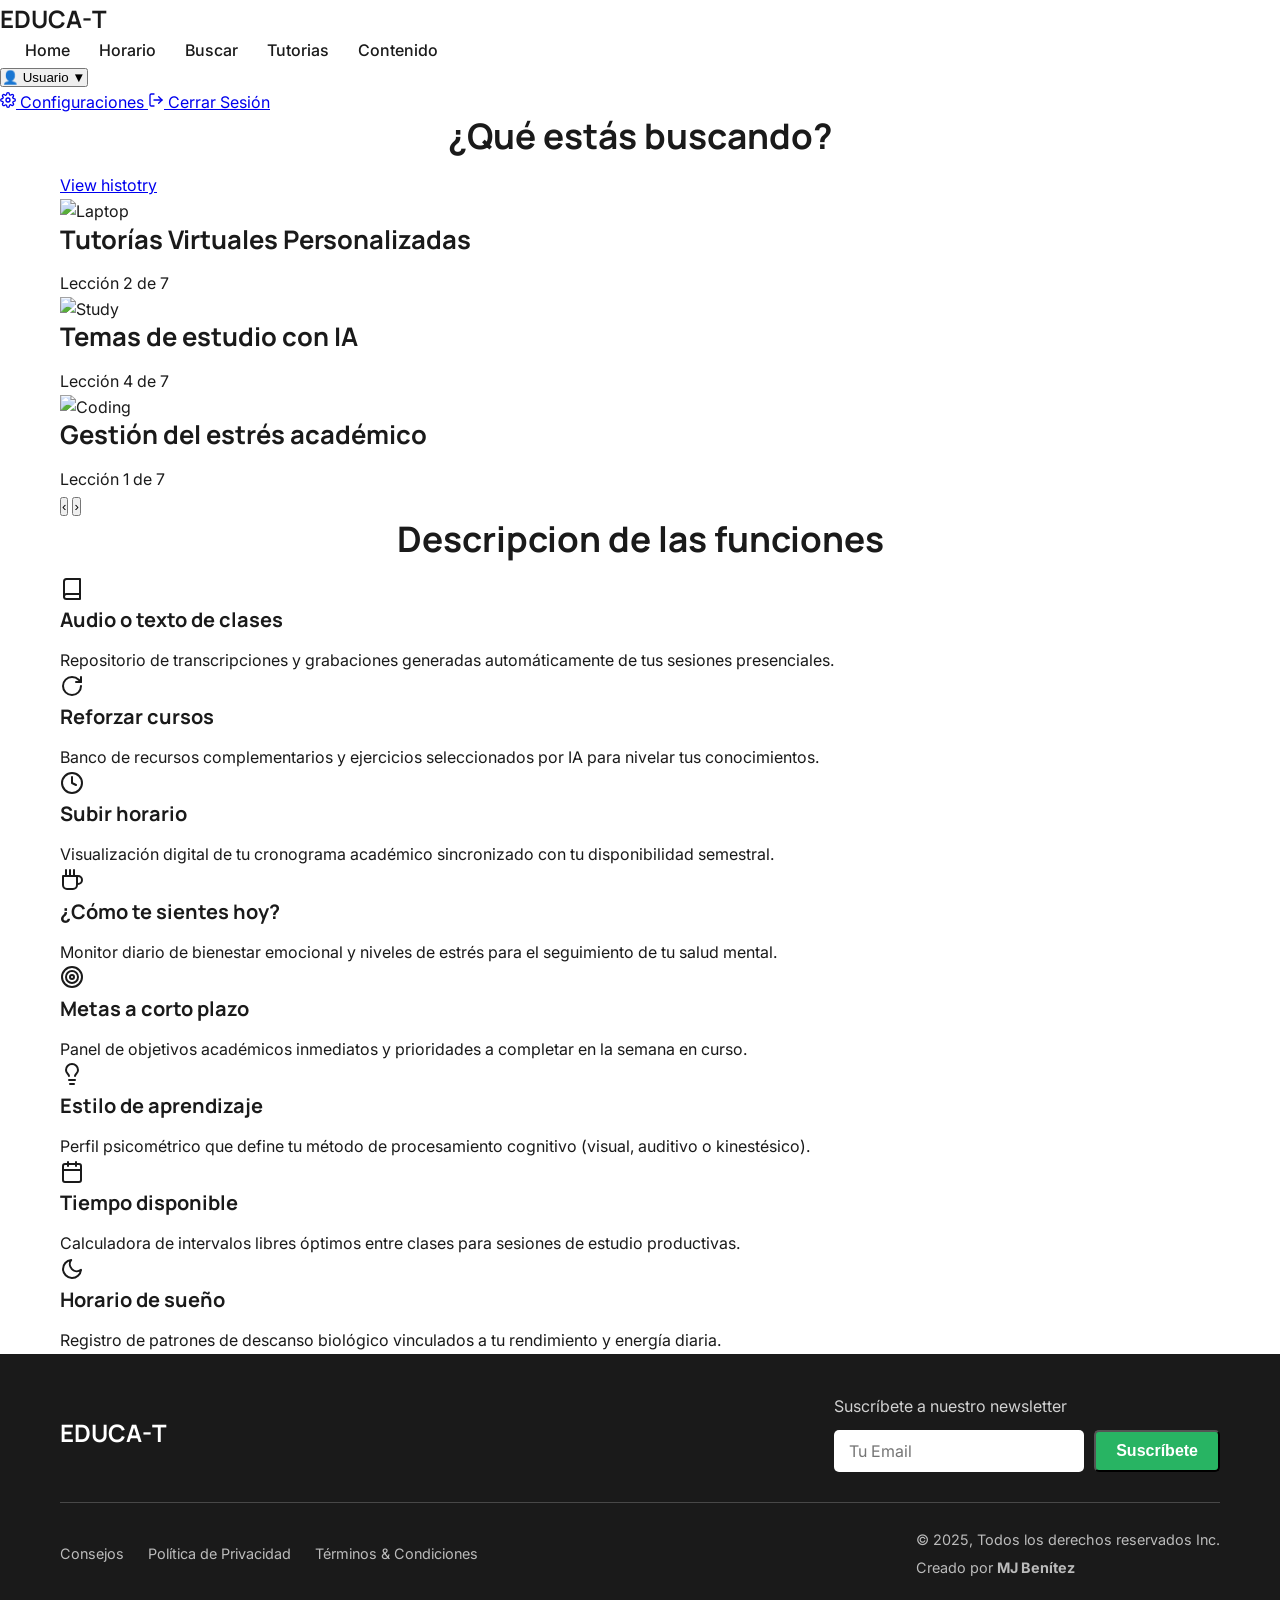
==== Inicio.html @ feb24547 "Add files via upload" ====
<!DOCTYPE html>
<html lang="es">
<head>
    <meta charset="UTF-8">
    <meta name="viewport" content="width=device-width, initial-scale=1.0">
    <title>EDUCA-T - Plataforma Educativa</title>
    <link rel="stylesheet" href="style.css">
    <link rel="preconnect" href="https://fonts.googleapis.com">
    <link rel="preconnect" href="https://fonts.gstatic.com" crossorigin>
    <link href="https://fonts.googleapis.com/css2?family=Manrope:wght@400;500;700;800&family=Inter:wght@400;500;600;700&display=swap" rel="stylesheet">  
</head>
<body>
    <!-- Header / Navbar -->
    <header class="header">
        <div class="footer-logo">EDUCA-T</div>
        </div>

        <nav class="nav-links">
            <a href="#">Home</a>
            <a href="horario.html">Horario</a>
            <a href="#">Buscar</a>
            <a href="#">Tutorias</a>
            <a href="#">Contenido</a>
        </nav>

        <div class="user-menu">
            <button class="user-btn" id="userBtn">
                <span class="user-icon">👤</span>
                Usuario
                <span class="arrow">▼</span>
            </button>

            <div class="user-dropdown" id="userDropdown">
                <a href="perfil.html" class="dropdown-item">
                    <svg xmlns="http://www.w3.org/2000/svg" width="16" height="16" viewBox="0 0 24 24" fill="none" stroke="currentColor" stroke-width="2" stroke-linecap="round" stroke-linejoin="round"><circle cx="12" cy="12" r="3"></circle><path d="M19.4 15a1.65 1.65 0 0 0 .33 1.82l.06.06a2 2 0 0 1 0 2.83 2 2 0 0 1-2.83 0l-.06-.06a1.65 1.65 0 0 0-1.82-.33 1.65 1.65 0 0 0-1 1.51V21a2 2 0 0 1-2 2 2 2 0 0 1-2-2v-.09A1.65 1.65 0 0 0 9 19.4a1.65 1.65 0 0 0-1.82.33l-.06.06a2 2 0 0 1-2.83 0 2 2 0 0 1 0-2.83l.06-.06a1.65 1.65 0 0 0 .33-1.82 1.65 1.65 0 0 0-1.51-1H3a2 2 0 0 1-2-2 2 2 0 0 1 2-2h.09A1.65 1.65 0 0 0 4.6 9a1.65 1.65 0 0 0-.33-1.82l-.06-.06a2 2 0 0 1 0-2.83 2 2 0 0 1 2.83 0l.06.06a1.65 1.65 0 0 0 1.82.33H9a1.65 1.65 0 0 0 1-1.51V3a2 2 0 0 1 2-2 2 2 0 0 1 2 2v.09a1.65 1.65 0 0 0 1 1.51 1.65 1.65 0 0 0 1.82-.33l.06-.06a2 2 0 0 1 2.83 0 2 2 0 0 1 0 2.83l-.06.06a1.65 1.65 0 0 0-.33 1.82V9a1.65 1.65 0 0 0 1.51 1H21a2 2 0 0 1 2 2 2 2 0 0 1-2 2h-.09a1.65 1.65 0 0 0-1.51 1z"></path></svg>
                    Configuraciones
                </a>
                
                <a href="#" class="dropdown-item logout">
                    <svg xmlns="http://www.w3.org/2000/svg" width="16" height="16" viewBox="0 0 24 24" fill="none" stroke="currentColor" stroke-width="2" stroke-linecap="round" stroke-linejoin="round"><path d="M9 21H5a2 2 0 0 1-2-2V5a2 2 0 0 1 2-2h4"></path><polyline points="16 17 21 12 16 7"></polyline><line x1="21" y1="12" x2="9" y2="12"></line></svg>
                    Cerrar Sesión
                </a>
            </div>
        </div>
    </header>

    <!-- Main Content -->
    <main>
        <!-- Search Section con fondo azul mejorado -->
        <section class="section-busqueda" id="buscar">
            <div class="zona-azul">
                <div class="container">
                    <div class="section-header">
                        <h2>¿Qué estás buscando?</h2>
                        <a href="#" class="view-history">View histotry</a>
                    </div>
                    
                    <div class="cards-slider-wrapper">
                        <div class="cards-container">
                            <div class="course-card">
                                <img src="https://images.unsplash.com/photo-1484480974693-6ca0a78fb36b?w=400&h=200&fit=crop" alt="Laptop">
                                <div class="card-content">
                                    <h3>Tutorías Virtuales Personalizadas</h3>
                                    <div class="progress-bar">
                                        <div class="progress-fill" style="width: 70%"></div>
                                    </div>
                                    <p class="progress-text">Lección 2 de 7</p>
                                </div>
                            </div>

                            <div class="course-card">
                                <img src="https://images.unsplash.com/photo-1522202176988-66273c2fd55f?w=400&h=200&fit=crop" alt="Study">
                                <div class="card-content">
                                    <h3>Temas de estudio con IA</h3>
                                    <div class="progress-bar">
                                        <div class="progress-fill" style="width: 40%"></div>
                                    </div>
                                    <p class="progress-text">Lección 4 de 7</p>
                                </div>
                            </div>

                            <div class="course-card">
                                <img src="https://images.unsplash.com/photo-1461749280684-dccba630e2f6?w=400&h=200&fit=crop" alt="Coding">
                                <div class="card-content">
                                    <h3>Gestión del estrés académico</h3>
                                    <div class="progress-bar">
                                        <div class="progress-fill" style="width: 55%"></div>
                                    </div>
                                    <p class="progress-text">Lección 1 de 7</p>
                                </div>
                            </div>
                        </div>

                        <div class="navigation-buttons">
                            <button class="nav-btn" id="prevBtn">‹</button>
                            <button class="nav-btn active" id="nextBtn">›</button>
                        </div>
                    </div>
                </div>
            </div>
        </section>
        
        <!-- Archives Section -->
<section class="section-archivos" id="archivos">
            <div class="container">
                <h2>Descripcion de las funciones</h2>
                
                <div class="archive-grid">
                    <div class="archive-card">
                        <div class="icon-box icon-cyan">
                            <svg xmlns="http://www.w3.org/2000/svg" width="24" height="24" viewBox="0 0 24 24" fill="none" stroke="currentColor" stroke-width="2" stroke-linecap="round" stroke-linejoin="round">
                                <path d="M4 19.5A2.5 2.5 0 0 1 6.5 17H20"></path>
                                <path d="M6.5 2H20v20H6.5A2.5 2.5 0 0 1 4 19.5v-15A2.5 2.5 0 0 1 6.5 2z"></path>
                            </svg>
                        </div>
                        <h4>Audio o texto de clases</h4>
                        <p>Repositorio de transcripciones y grabaciones generadas automáticamente de tus sesiones presenciales.</p>
                    </div>

                    <div class="archive-card">
                        <div class="icon-box icon-purple">
                            <svg xmlns="http://www.w3.org/2000/svg" width="24" height="24" viewBox="0 0 24 24" fill="none" stroke="currentColor" stroke-width="2" stroke-linecap="round" stroke-linejoin="round">
                                <path d="M21 12a9 9 0 1 1-9-9c2.52 0 4.93 1 6.74 2.74L21 8"></path>
                                <path d="M21 3v5h-5"></path>
                            </svg>
                        </div>
                        <h4>Reforzar cursos</h4>
                        <p>Banco de recursos complementarios y ejercicios seleccionados por IA para nivelar tus conocimientos.</p>
                    </div>

                    <div class="archive-card">
                        <div class="icon-box icon-blue">
                            <svg xmlns="http://www.w3.org/2000/svg" width="24" height="24" viewBox="0 0 24 24" fill="none" stroke="currentColor" stroke-width="2" stroke-linecap="round" stroke-linejoin="round">
                                <circle cx="12" cy="12" r="10"></circle>
                                <polyline points="12 6 12 12 16 14"></polyline>
                            </svg>
                        </div>
                        <h4>Subir horario</h4>
                        <p>Visualización digital de tu cronograma académico sincronizado con tu disponibilidad semestral.</p>
                    </div>

                    <div class="archive-card">
                        <div class="icon-box icon-cyan">
                            <svg xmlns="http://www.w3.org/2000/svg" width="24" height="24" viewBox="0 0 24 24" fill="none" stroke="currentColor" stroke-width="2" stroke-linecap="round" stroke-linejoin="round">
                                <path d="M17 8h1a4 4 0 1 1 0 8h-1"></path>
                                <path d="M3 8h14v9a4 4 0 0 1-4 4H7a4 4 0 0 1-4-4Z"></path>
                                <line x1="6" y1="2" x2="6" y2="8"></line>
                                <line x1="10" y1="2" x2="10" y2="8"></line>
                                <line x1="14" y1="2" x2="14" y2="8"></line>
                            </svg>
                        </div>
                        <h4>¿Cómo te sientes hoy?</h4>
                        <p>Monitor diario de bienestar emocional y niveles de estrés para el seguimiento de tu salud mental.</p>
                    </div>
                </div>

                <div class="archive-grid">
                    <div class="archive-card">
                        <div class="icon-box icon-yellow">
                            <svg xmlns="http://www.w3.org/2000/svg" width="24" height="24" viewBox="0 0 24 24" fill="none" stroke="currentColor" stroke-width="2" stroke-linecap="round" stroke-linejoin="round">
                                <circle cx="12" cy="12" r="10"></circle>
                                <circle cx="12" cy="12" r="6"></circle>
                                <circle cx="12" cy="12" r="2"></circle>
                            </svg>
                        </div>
                        <h4>Metas a corto plazo</h4>
                        <p>Panel de objetivos académicos inmediatos y prioridades a completar en la semana en curso.</p>
                    </div>

                    <div class="archive-card">
                        <div class="icon-box icon-red">
                            <svg xmlns="http://www.w3.org/2000/svg" width="24" height="24" viewBox="0 0 24 24" fill="none" stroke="currentColor" stroke-width="2" stroke-linecap="round" stroke-linejoin="round">
                                <path d="M15 14c.2-1 .7-1.7 1.5-2.5 1-.9 1.5-2.2 1.5-3.5A6 6 0 0 0 6 8c0 1 .2 2.2 1.5 3.5.7.7 1.3 1.5 1.5 2.5"></path>
                                <path d="M9 18h6"></path>
                                <path d="M10 22h4"></path>
                            </svg>
                        </div>
                        <h4>Estilo de aprendizaje</h4>
                        <p>Perfil psicométrico que define tu método de procesamiento cognitivo (visual, auditivo o kinestésico).</p>
                    </div>

                    <div class="archive-card">
                        <div class="icon-box icon-gray">
                            <svg xmlns="http://www.w3.org/2000/svg" width="24" height="24" viewBox="0 0 24 24" fill="none" stroke="currentColor" stroke-width="2" stroke-linecap="round" stroke-linejoin="round">
                                <rect x="3" y="4" width="18" height="18" rx="2" ry="2"></rect>
                                <line x1="16" y1="2" x2="16" y2="6"></line>
                                <line x1="8" y1="2" x2="8" y2="6"></line>
                                <line x1="3" y1="10" x2="21" y2="10"></line>
                            </svg>
                        </div>
                        <h4>Tiempo disponible</h4>
                        <p>Calculadora de intervalos libres óptimos entre clases para sesiones de estudio productivas.</p>
                    </div>

                    <div class="archive-card">
                        <div class="icon-box icon-cyan">
                            <svg xmlns="http://www.w3.org/2000/svg" width="24" height="24" viewBox="0 0 24 24" fill="none" stroke="currentColor" stroke-width="2" stroke-linecap="round" stroke-linejoin="round">
                                <path d="M21 12.79A9 9 0 1 1 11.21 3 7 7 0 0 0 21 12.79z"></path>
                            </svg>
                        </div>
                        <h4>Horario de sueño</h4>
                        <p>Registro de patrones de descanso biológico vinculados a tu rendimiento y energía diaria.</p>
                    </div>
                </div>
            </div>
        </section>
    </main>

    <!-- Footer -->
    <footer class="footer-oscuro">
        <div class="container">
            <div class="footer-top">
                <div class="footer-logo">EDUCA-T</div>
                
                <div class="newsletter">
                    <p>Suscríbete a nuestro newsletter</p>
                    <form class="newsletter-form" id="newsletterForm">
                        <input type="email" placeholder="Tu Email" required id="emailInput">
                        <button type="submit" class="cta-button signup">Suscríbete</button>
                    </form>
                </div>
            </div>

            <div class="footer-bottom">
                <div class="footer-links">
                    <a href="#">Consejos</a>
                    <a href="#">Política de Privacidad</a>
                    <a href="#">Términos & Condiciones</a>
                </div>

                <div class="copyright">
                    <p>© 2025, Todos los derechos reservados Inc.</p>
                    <p>Creado por <strong>MJ Benítez</strong></p>
                </div>
            </div>
        </div>
    </footer>

    <script src="Inicio.js"></script>
</body>
</html>
---- style.css ----
/* ==================================== */
/* 0. Variables y Reset Básico */
/* ==================================== */

:root {
    /* Colores según tu guía */
    --color-primario: #216FF0;
    --color-primario-suave: #3688FF;
    --color-secundario: #FFFFFF;
    --color-terciario: #1A1A1A;
    --color-realce: #28B463;
    
    /* === CAMBIOS DE ESTILO === */
    --color-fondo-claro: #F9FAFB; /* Un gris muy suave y moderno */
    --color-footer-bg: var(--color-terciario); /* Footer negro elegante */
    --color-border-suave: #E5E7EB; /* Para bordes sutiles */

    /* === CAMBIOS DE FUENTE === */
    --font-principal: 'Manrope', sans-serif; /* Para títulos */
    --font-secundaria: 'Inter', sans-serif;  /* Para texto */
}

* {
    margin: 0;
    padding: 0;
    box-sizing: border-box;
}

html {
    scroll-behavior: smooth; /* Para que los anclajes #faq, etc. sean suaves */
}

body {
    font-family: var(--font-secundaria); /* Fuente principal para el cuerpo */
    line-height: 1.6;
    color: var(--color-terciario);
    background-color: var(--color-secundario);
    -webkit-font-smoothing: antialiased; /* Mejora renderizado de fuentes */
}

.container {
    max-width: 1200px;
    margin: 0 auto;
    padding: 0 20px;
}

/* ==================================== */
/* 1. Tipografía y Encabezados */
/* ==================================== */

h1, h2, h3, h4 {
    font-family: var(--font-principal); /* Fuente Manrope para todos los títulos */
    line-height: 1.2;
    color: var(--color-terciario);
    margin-bottom: 1rem;
}

h1 {
    font-size: 3.2rem;
    color: var(--color-terciario);
}

h2 {
    font-size: 2.2rem;
    text-align: center;
}

h3 {
    font-size: 1.6rem;
}

h4 {
    font-size: 1.25rem;
}

/* ==================================== */
/* 2. Botones CTA */
/* ==================================== */

.cta-button {
    display: inline-block;
    padding: 15px 35px; /* Un poco más de padding horizontal */
    border-radius: 50px; /* === ESTILO "PILL" MODERNO === */
    text-decoration: none;
    font-weight: bold;
    font-size: 1.1rem;
    transition: background-color 0.3s ease, transform 0.2s, filter 0.3s;
    text-align: center;
}

.primary-cta {
    background-color: var(--color-realce);
    color: var(--color-secundario);
    border: 2px solid var(--color-realce);
}

.primary-cta:hover {
    background-color: #249d56;
    transform: translateY(-2px);
    filter: brightness(1.1); /* Efecto hover más sutil */
}

.secondary-cta {
    background-color: var(--color-primario);
    color: var(--color-secundario);
}

.secondary-cta:hover {
    background-color: #1c5ecc;
    transform: translateY(-2px);
    filter: brightness(1.1);
}


/* ==================================== */
/* 3. Navbar */
/* ==================================== */

.navbar {
    display: flex;
    justify-content: space-between;
    align-items: center;
    padding: 20px 0;
}

.logo {
    font-family: var(--font-principal);
    font-size: 1.8rem;
    font-weight: bold;
    color: var(--color-primario);
}

.nav-links a {
    text-decoration: none;
    color: var(--color-terciario);
    margin-left: 25px;
    font-weight: 500;
    transition: color 0.3s;
}

.nav-links a:hover {
    color: var(--color-primario);
}

.hero-section-nuevo .navbar {
    padding: 30px 0 0;
}

.hero-section-nuevo .logo {
    color: var(--color-secundario);
}

.hero-section-nuevo .nav-links a {
    color: var(--color-secundario);
    opacity: 0.8;
}

.hero-section-nuevo .nav-links a:hover {
    opacity: 1;
}

.hero-section-nuevo .cta-nav.login {
    background: none;
    border: 1px solid var(--color-secundario);
    color: var(--color-secundario) !important;
    padding: 8px 15px;
    border-radius: 50px; 
    font-weight: normal;
}

.hero-section-nuevo .cta-nav.signup {
    background-color: var(--color-secundario);
    color: var(--color-primario) !important;
    border: none;
    padding: 8px 15px;
    border-radius: 50px;
    margin-left: 10px;
    font-weight: normal;
}


/* ==================================== */
/* 4. Hero Section */
/* ==================================== */

.hero-section-nuevo {
    background: linear-gradient(135deg, var(--color-primario-suave) 0%, var(--color-primario) 100%);
    color: var(--color-secundario);
    padding-bottom: 0;
    position: relative;
    overflow: hidden;
    min-height: 70vh;
    display: flex;
    flex-direction: column;
}

.hero-main-content {
    display: flex;
    align-items: center;
    justify-content: space-between;
    flex-grow: 1;
    padding: 60px 20px;
}

.hero-text-content {
    flex: 1;
    max-width: 50%;
    padding-right: 40px;
}

.hero-text-content h1 {
    font-size: 3.8rem;
    color: var(--color-secundario);
    margin-bottom: 20px;
}

.hero-text-content p {
    font-size: 1.1rem;
    opacity: 0.9;
    margin-bottom: 30px;
    max-width: 550px; 
}

.hero-actions {
    display: flex;
    align-items: center;
    gap: 20px;
}

.play-button {
    color: var(--color-secundario);
    text-decoration: none;
    display: flex;
    align-items: center;
    font-weight: bold;
}

.play-button .triangle {
    display: inline-flex;
    justify-content: center;
    align-items: center;
    width: 40px;
    height: 40px;
    background-color: var(--color-realce);
    border-radius: 50%;
    margin-right: 10px;
    font-size: 0.8rem;
}

.hero-image-right {
    flex: 1;
    display: flex;
    justify-content: center;
    align-items: center;
    min-height: 600px;
    background: url('https://www.pngarts.com/files/7/College-Student-Transparent-Background-PNG.png') no-repeat center bottom;
    background-size: contain;
    margin-top: -50px;
}

/* ==================================== */
/* 5. Sección de Misión y Visión */
/* ==================================== */

.section-mv {
    padding: 80px 0; 
    text-align: center;
    background-color: var(--color-secundario);
}

.subtitle-center {
    font-family: var(--font-secundaria);
    font-size: 1.1rem;
    font-weight: 500;
    text-transform: uppercase;
    color: var(--color-primario);
    margin-bottom: 5px;
}

.tagline {
    font-size: 1.4rem;
    color: var(--color-terciario);
    margin-bottom: 50px;
}

.mv-grid {
    display: flex;
    justify-content: center;
    gap: 40px;
    padding: 20px;
}

.mv-item {
    flex: 1;
    max-width: 450px;
    padding: 30px;
    border-radius: 10px;
    box-shadow: 0 4px 6px -1px rgba(0, 0, 0, 0.07), 0 2px 4px -2px rgba(0, 0, 0, 0.04);
    border-top: 5px solid;
    height: 100%;
    text-align: left;
    transition: transform 0.3s ease, box-shadow 0.3s ease;
}

.mv-item:hover {
    transform: translateY(-5px);
    box-shadow: 0 10px 15px -3px rgba(0, 0, 0, 0.1), 0 4px 6px -4px rgba(0, 0, 0, 0.08);
}

.mv-item:first-child {
    border-color: var(--color-primario);
}

.mv-item:last-child {
    border-color: var(--color-realce);
}

.mv-icon {
    font-size: 2rem;
    margin-bottom: 15px;
    text-align: center;
    width: 100%;
}

.mv-item h3 {
    color: var(--color-terciario);
    font-size: 1.8rem;
    margin-bottom: 10px;
    text-align: center;
}

/* ==================================== */
/* 6. El Problema */
/* ==================================== */

.section-problema {
    padding: 80px 0;
    text-align: center;
    background-color: var(--color-fondo-claro); 
}

.section-problema h3 {
    color: var(--color-primario);
    margin-bottom: 40px;
}

.problemas-grid {
    display: flex;
    justify-content: center;
    flex-wrap: wrap;
    gap: 20px;
}

.problema-item {
    background-color: var(--color-secundario);
    color: var(--color-terciario);
    padding: 15px 30px;
    border-radius: 50px; 
    font-weight: bold;
    font-size: 1.05rem;
    box-shadow: 0 4px 10px rgba(0, 0, 0, 0.03);
    border: 1px solid var(--color-border-suave);
}

/* ==================================== */
/* 7. La Solución */
/* ==================================== */

.section-solucion {
    padding: 80px 0;
    background-color: var(--color-secundario);
}

.section-solucion .container {
    display: flex;
    align-items: center;
    gap: 50px;
}

.solucion-content {
    flex: 1;
}

.solucion-content h3 {
    font-size: 2.5rem;
}

.solucion-content p {
    font-size: 1.1rem;
    margin-bottom: 30px;
}

.solucion-image {
    flex: 1;
    text-align: center;
}

.solucion-image img {
    max-width: 100%;
    height: auto;
    border-radius: 10px; 
}

/* ==================================== */
/* 8. Características */
/* ==================================== */

.section-caracteristicas {
    padding: 80px 0;
    background-color: var(--color-fondo-claro); 
    text-align: center;
}

.section-caracteristicas h2 {
    margin-bottom: 60px;
}

.caracteristicas-grid {
    display: grid;
    grid-template-columns: repeat(4, 1fr);
    gap: 30px;
}

.caracteristica-item {
    text-align: center;
    padding: 25px;
    background: var(--color-secundario);
    border-radius: 10px;
    box-shadow: 0 4px 6px -1px rgba(0, 0, 0, 0.07), 0 2px 4px -2px rgba(0, 0, 0, 0.04);
    transition: transform 0.3s ease, box-shadow 0.3s ease;
}

.caracteristica-item:hover {
    transform: translateY(-5px);
    box-shadow: 0 10px 15px -3px rgba(0, 0, 0, 0.1), 0 4px 6px -4px rgba(0, 0, 0, 0.08);
}

.icon-container {
    font-size: 2.5rem;
    color: var(--color-primario); 
    margin-bottom: 15px;
    width: 60px;
    height: 60px;
    line-height: 60px;
    border-radius: 50%;
    background-color: rgba(33, 111, 240, 0.1);
    margin: 0 auto 15px;
}

.caracteristica-item h4 {
    font-family: var(--font-principal);
    font-size: 1.3rem;
    color: var(--color-terciario);
    margin-bottom: 10px;
}

/* ==================================== */
/* 9. Resultados */
/* ==================================== */

.section-resultados {
    padding: 80px 0;
    text-align: center;
}

.section-resultados h3 {
    color: var(--color-primario);
    margin-bottom: 50px;
}

.stats-grid {
    display: flex;
    justify-content: space-around;
    margin-bottom: 50px;
}

.stat-item {
    padding: 20px;
    flex: 1;
}

.stat-number {
    font-family: var(--font-principal);
    font-size: 3.5rem;
    font-weight: bold;
    color: var(--color-realce);
    line-height: 1;
    margin-bottom: 5px;
}

.stat-item p {
    font-size: 1.1rem;
}

/* ==================================== */
/* 10. SECCIÓN TESTIMONIOS */
/* ==================================== */

.section-testimonios {
    padding: 80px 0;
    background-color: var(--color-fondo-claro);
}

.section-testimonios h2 {
    margin-bottom: 60px;
}

.testimonios-grid {
    display: grid;
    grid-template-columns: repeat(3, 1fr);
    gap: 30px;
}

.testimonio-item {
    background: var(--color-secundario);
    border-radius: 10px;
    padding: 30px;
    box-shadow: 0 4px 6px -1px rgba(0, 0, 0, 0.07), 0 2px 4px -2px rgba(0, 0, 0, 0.04);
    display: flex;
    flex-direction: column;
}

.testimonio-texto {
    font-style: italic;
    color: #374151;
    flex-grow: 1;
    margin-bottom: 20px;
    position: relative;
    padding-left: 20px;
    border-left: 3px solid var(--color-primario);
}

.testimonio-autor {
    display: flex;
    align-items: center;
    gap: 15px;
}

.testimonio-avatar {
    width: 50px;
    height: 50px;
    border-radius: 50%;
    background: var(--color-primario-suave);
    color: var(--color-secundario);
    display: flex;
    align-items: center;
    justify-content: center;
    font-family: var(--font-principal);
    font-weight: bold;
    font-size: 1.2rem;
}

.testimonio-info h4 {
    margin: 0;
    font-size: 1.1rem;
    color: var(--color-terciario);
}

.testimonio-info p {
    margin: 0;
    font-size: 0.9rem;
    color: #6B7280;
}


/* ==================================== */
/* 11. SECCIÓN FAQ (ACORDEÓN) */
/* ==================================== */

.section-faq {
    padding: 80px 0;
    background-color: var(--color-secundario);
}

.section-faq h2 {
    margin-bottom: 60px;
}

.faq-acordeon {
    display: flex;
    flex-direction: column;
    gap: 15px;
    max-width: 900px;
    margin: 0 auto;
}

.faq-item {
    border: 1px solid var(--color-border-suave);
    border-radius: 10px;
    overflow: hidden; /* Clave para el acordeón */
}

.faq-pregunta {
    width: 100%;
    background: var(--color-secundario);
    padding: 20px 25px;
    border: none;
    text-align: left;
    font-family: var(--font-principal);
    font-size: 1.2rem;
    font-weight: 700;
    color: var(--color-terciario);
    display: flex;
    justify-content: space-between;
    align-items: center;
    cursor: pointer;
}

.faq-pregunta:hover {
    color: var(--color-primario);
}

.faq-icono {
    font-size: 1.5rem;
    color: var(--color-primario);
    transition: transform 0.3s ease;
}

.faq-respuesta {
    padding: 0 25px;
    max-height: 0; /* Oculto por defecto */
    overflow: hidden;
    transition: max-height 0.3s ease-out, padding 0.3s ease-out;
}

.faq-respuesta p {
    color: #4B5563;
    padding-bottom: 20px; /* Espacio para que no se pegue al cerrar */
    line-height: 1.7;
}

/* Estilos cuando el acordeón está ACTIVO */
.faq-item.active .faq-respuesta {
    max-height: 300px; /* Altura suficiente para el contenido */
    padding-top: 0;
}

.faq-item.active .faq-icono {
    transform: rotate(45deg); /* Gira el '+' a 'x' */
}
.faq-item.active .faq-pregunta {
    color: var(--color-primario);
}


/* ==================================== */
/* 12. CTA Final y Footer */
/* ==================================== */

.section-final-cta {
    padding: 80px 0;
    text-align: center;
    background-color: var(--color-terciario);
    color: var(--color-secundario);
}

.section-final-cta h2 {
    color: var(--color-secundario);
    margin-bottom: 40px;
    font-size: 2.8rem;
}

.final-cta {
    margin-bottom: 20px;
    font-size: 1.25rem;
    padding: 18px 40px;
}

.section-final-cta p {
    font-size: 1.1rem;
    opacity: 0.8;
}

.footer-oscuro {
    background-color: var(--color-footer-bg); 
    color: var(--color-secundario);
    padding: 40px 0 20px;
}

.footer-top {
    display: flex;
    justify-content: space-between;
    align-items: center;
    padding-bottom: 30px;
    border-bottom: 1px solid rgba(255, 255, 255, 0.2);
    margin-bottom: 20px;
}

.footer-logo {
    font-family: var(--font-principal);
    font-size: 1.5rem;
    font-weight: bold;
}

.newsletter p {
    margin-bottom: 10px;
    opacity: 0.8;
}

.newsletter-form {
    display: flex;
    gap: 10px;
}

.newsletter-form input {
    padding: 10px 15px;
    border: none;
    border-radius: 5px;
    flex-grow: 1;
    max-width: 250px;
    font-size: 1rem;
    font-family: var(--font-secundaria);
}

.newsletter-form .cta-button.signup {
    padding: 10px 20px;
    font-size: 1rem;
    background-color: var(--color-realce);
    color: var(--color-secundario) !important;
    border-radius: 5px; 
}

.footer-bottom {
    display: flex;
    justify-content: space-between;
    align-items: center;
    font-size: 0.9rem;
}

.footer-links a {
    color: var(--color-secundario);
    text-decoration: none;
    margin-right: 20px;
    opacity: 0.7;
}

.footer-links a:hover {
    opacity: 1;
}

.copyright p {
    margin: 5px 0;
    opacity: 0.7;
}


/* ==================================== */
/* 13. Responsividad (Móviles) */
/* ==================================== */

@media (max-width: 992px) {
    .nav-links {
        display: none;
    }

    .hero-main-content {
        flex-direction: column;
        text-align: center;
        padding-top: 40px;
        padding-bottom: 40px;
    }

    .hero-text-content {
        max-width: 100%;
        padding-right: 0;
        margin-bottom: 30px;
    }

    .hero-text-content h1 {
        font-size: 2.8rem; 
        text-align: center;
    }
    .hero-text-content p {
        text-align: center;
        max-width: 100%;
    }
    .hero-actions {
        justify-content: center;
    }
    .hero-image-right {
        min-height: 300px;
        margin-top: 0;
    }
    
    .mv-grid {
        flex-direction: column;
        gap: 30px;
    }
    .mv-item {
        text-align: center;
    }
    .mv-item h3 {
        text-align: center;
    }
    
    .section-solucion .container {
        flex-direction: column;
        text-align: center;
    }
    .solucion-content {
        order: 2;
    }
    .solucion-image {
        order: 1;
    }

    .caracteristicas-grid {
        grid-template-columns: repeat(2, 1fr);
    }
    
    .stats-grid {
        flex-direction: column;
        gap: 30px;
    }

    /* Testimonios en tablet */
    .testimonios-grid {
        grid-template-columns: 1fr;
        gap: 20px;
        max-width: 500px;
        margin: 0 auto;
    }

    .footer-top, .footer-bottom {
        flex-direction: column;
        text-align: center;
    }
    .footer-logo, .newsletter, .newsletter-form, .footer-links {
        margin-bottom: 20px;
    }
    .newsletter-form {
        flex-direction: column;
        align-items: center;
    }
    .newsletter-form input {
        width: 100%;
        max-width: 300px;
    }
}

@media (max-width: 576px) {
    h1 {
        font-size: 2.2rem;
    }
    h2 {
        font-size: 1.8rem;
    }
    .hero-text-content h1 {
        font-size: 2.4rem;
    }

    .problema-item {
        width: 100%;
    }

    .caracteristicas-grid {
        grid-template-columns: 1fr;
    }

    .hero-actions {
        flex-direction: column;
        gap: 15px;
    }
    .cta-button {
        width: 100%;
        max-width: 300px;
    }

    /* Testimonios en móvil */
    .testimonios-grid {
        grid-template-columns: 1fr;
    }
}
/* ==================================== */
/* 14. ESTILOS PÁGINA DE LOGIN */
/* ==================================== */

.login-page-body {
    /* Asegura que el body ocupe toda la altura */
    min-height: 100vh;
    background-color: var(--color-fondo-claro);
    font-family: var(--font-secundaria);
}

.login-page-container {
    display: grid;
    grid-template-columns: 1fr 1fr;
    min-height: 100vh;
    width: 100%;
}

/* === Panel Izquierdo (Branding) === */
.login-branding-panel {
    background: linear-gradient(135deg, var(--color-primario-suave) 0%, var(--color-primario) 100%);
    color: var(--color-secundario);
    display: flex;
    flex-direction: column;
    justify-content: center;
    align-items: center;
    padding: 40px;
    text-align: center;
}

.login-branding-content .logo-blanco {
    font-family: var(--font-principal);
    font-size: 2rem;
    font-weight: bold;
    color: var(--color-secundario);
    margin-bottom: 20px;
}

.login-branding-content h2 {
    font-family: var(--font-principal);
    font-size: 2.5rem;
    color: var(--color-secundario);
    margin-bottom: 10px;
}

.login-branding-content p {
    font-size: 1.1rem;
    opacity: 0.9;
    margin-bottom: 30px;
}

/* === Panel Derecho (Formulario) === */
.login-form-container {
    display: flex;
    justify-content: center;
    align-items: center;
    padding: 40px;
    background-color: var(--color-secundario);
}

.login-form-box {
    max-width: 400px;
    width: 100%;
}

.login-form-box h2 {
    font-family: var(--font-principal);
    font-size: 2.2rem;
    color: var(--color-terciario);
    margin-bottom: 5px;
    text-align: left;
}

.login-subtitulo {
    font-size: 1.1rem;
    color: #6B7280;
    margin-bottom: 30px;
}

.btn-google {
    display: flex;
    align-items: center;
    justify-content: center;
    width: 100%;
    padding: 12px;
    border-radius: 50px;
    border: 1px solid var(--color-border-suave);
    background-color: var(--color-secundario);
    font-family: var(--font-secundaria);
    font-weight: bold;
    font-size: 1rem;
    color: var(--color-terciario);
    cursor: pointer;
    transition: background-color 0.3s ease;
}

.btn-google:hover {
    background-color: var(--color-fondo-claro);
}

.btn-google img {
    width: 20px;
    height: 20px;
    margin-right: 12px;
}

.separator {
    text-align: center;
    color: #9CA3AF;
    margin: 25px 0;
    font-size: 0.9rem;
    display: flex;
    align-items: center;
}

.separator::before,
.separator::after {
    content: '';
    flex: 1;
    border-bottom: 1px solid var(--color-border-suave);
}
.separator::before { margin-right: 10px; }
.separator::after { margin-left: 10px; }

/* Estilos del Formulario */
.form-group {
    margin-bottom: 20px;
}

.form-group label {
    display: block;
    font-weight: 500;
    margin-bottom: 8px;
    font-size: 0.95rem;
}

.form-group input[type="email"],
.form-group input[type="password"] {
    width: 100%;
    padding: 12px 15px;
    border: 1px solid var(--color-border-suave);
    border-radius: 8px;
    font-size: 1rem;
    font-family: var(--font-secundaria);
    transition: border-color 0.3s ease, box-shadow 0.3s ease;
}

.form-group input:focus {
    outline: none;
    border-color: var(--color-primario);
    box-shadow: 0 0 0 3px rgba(33, 111, 240, 0.1);
}

.login-options {
    display: flex;
    justify-content: space-between;
    align-items: center;
    margin-bottom: 25px;
    font-size: 0.9rem;
}

.login-options a {
    color: var(--color-primario);
    text-decoration: none;
    font-weight: 500;
}

.login-options a:hover {
    text-decoration: underline;
}

.remember-me {
    display: flex;
    align-items: center;
    color: #4B5563;
}

.remember-me input {
    margin-right: 8px;
}

.login-btn {
    width: 100%; /* Botón de login a ancho completo */
    padding: 15px;
}

.register-link {
    text-align: center;
    margin-top: 25px;
    color: #4B5563;
}

.register-link a {
    color: var(--color-primario);
    text-decoration: none;
    font-weight: 500;
}

.register-link a:hover {
    text-decoration: underline;
}

/* === Responsividad para Login === */
@media (max-width: 992px) {
    .login-page-container {
        grid-template-columns: 1fr; /* Apila las columnas */
    }

    .login-branding-panel {
        /* Opcional: ocultar el panel de branding en móvil */
        /* display: none; */ 
        
        /* O: hacerlo más pequeño */
        min-height: 300px;
        justify-content: flex-end;
        padding-bottom: 50px;
    }
    
    .login-branding-content [Image] {
        display: none; /* Oculta la imagen en móvil */
    }

    .login-form-container {
        align-items: flex-start;
        padding-top: 50px;
    }
}
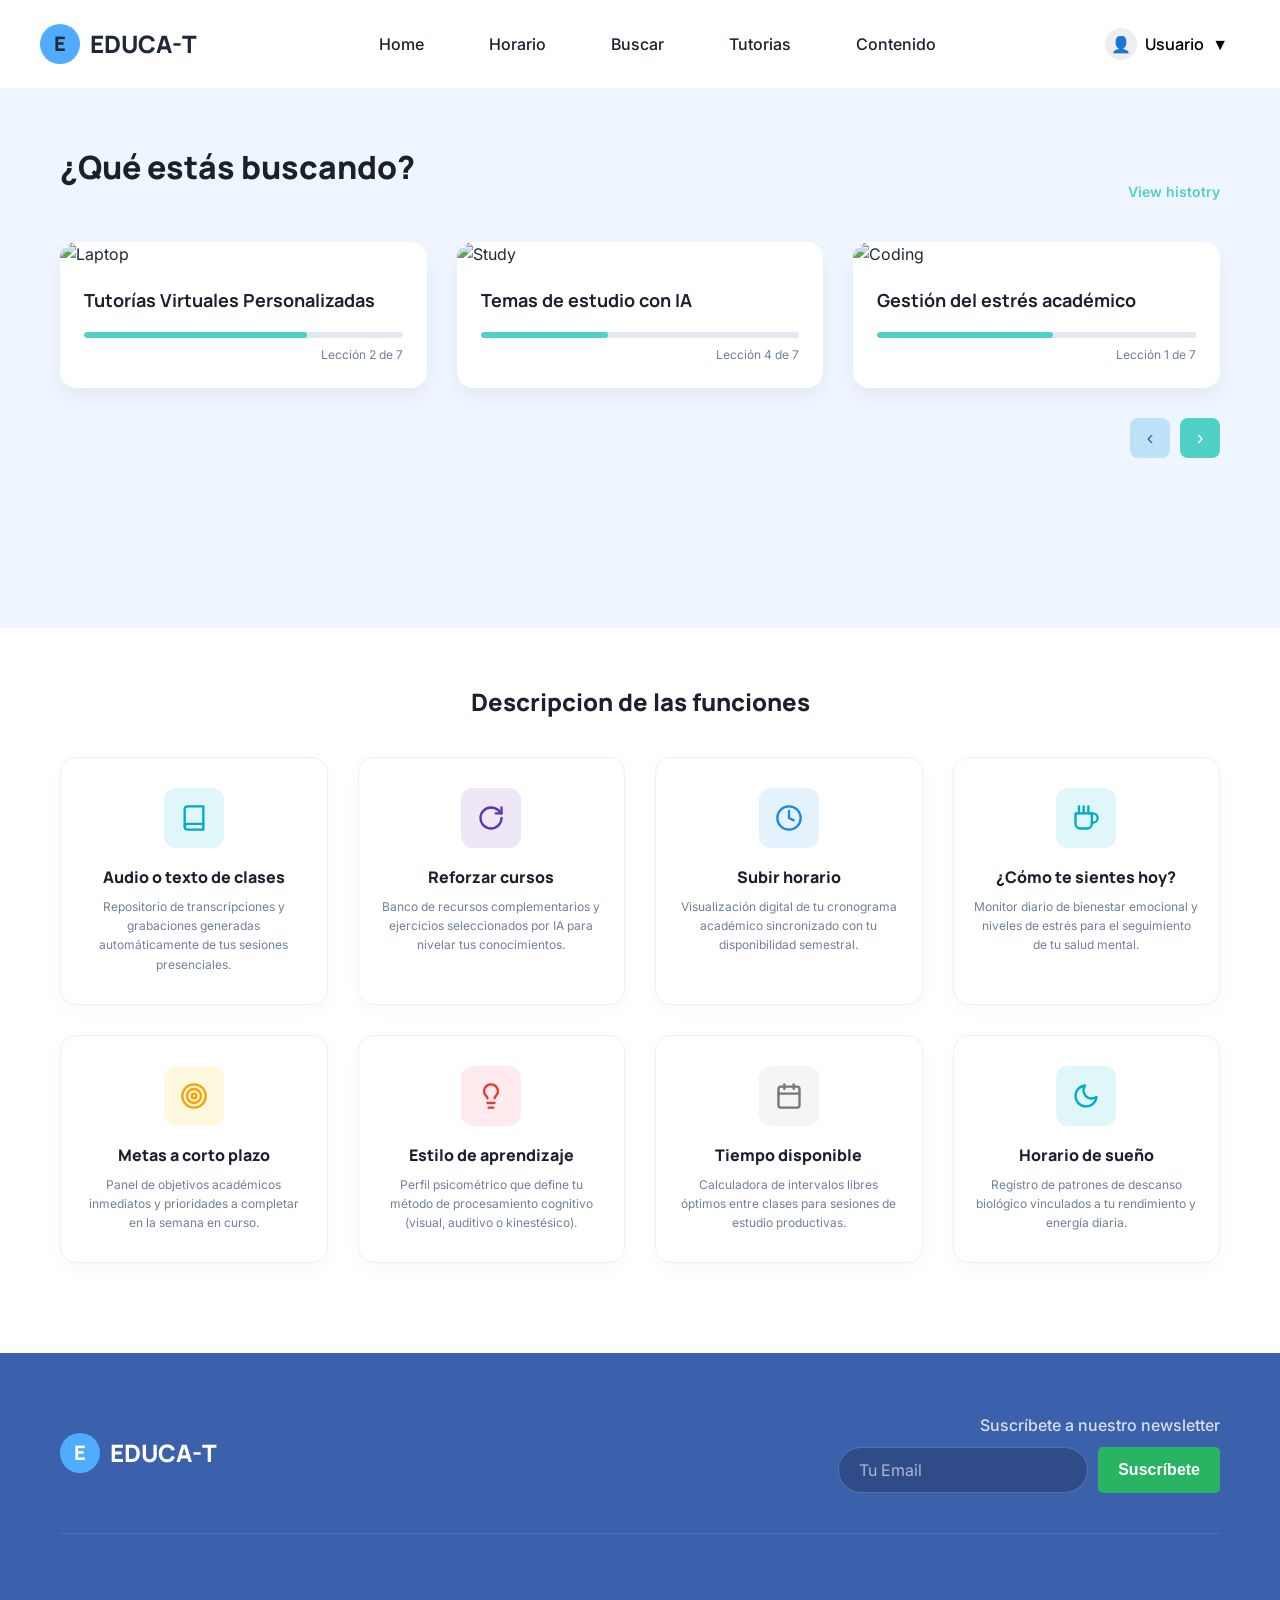
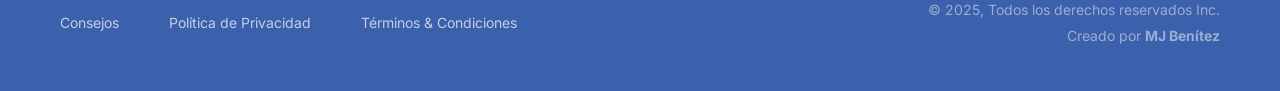
==== commit ec32be0c: "push" ====
--- a/Inicio.html
+++ b/Inicio.html
@@ -19,7 +19,7 @@
             <a href="#">Home</a>
             <a href="horario.html">Horario</a>
             <a href="#">Buscar</a>
-            <a href="#">Tutorias</a>
+            <a href="tutorias.html">Tutorias</a>
             <a href="#">Contenido</a>
         </nav>
 
--- a/style.css
+++ b/style.css
@@ -1097,4 +1097,1060 @@
         align-items: flex-start;
         padding-top: 50px;
     }
+}
+
+/* =========================================
+   1. VARIABLES Y RESET GENERAL
+   ========================================= */
+:root {
+    /* Paleta de colores extraída de las imágenes */
+    --primary-blue: #3B60AC;       /* Azul del footer y logo */
+    --accent-teal: #4FD1C5;        /* Turquesa (botones, barras) */
+    --bg-light: #F0F6FF;           /* Fondo azul muy claro sección superior */
+    --text-dark: #1A202C;          /* Texto principal */
+    --text-gray: #718096;          /* Texto secundario */
+    --white: #FFFFFF;
+    
+    /* Colores para iconos de archivo */
+    --icon-bg-cyan: #E0F7FA;
+    --icon-text-cyan: #00ACC1;
+    --icon-bg-purple: #EDE7F6;
+    --icon-text-purple: #5E35B1;
+    --icon-bg-blue: #E3F2FD;
+    --icon-text-blue: #1E88E5;
+    --icon-bg-yellow: #FFF8E1;
+    --icon-text-yellow: #FFA000;
+    --icon-bg-red: #FFEBEE;
+    --icon-text-red: #E53935;
+    --icon-bg-gray: #F5F5F5;
+    --icon-text-gray: #757575;
+
+    /* Espaciado y Sombras */
+    --shadow-card: 0 10px 20px rgba(0, 0, 0, 0.05);
+    --radius-card: 16px;
+    --container-width: 1200px;
+}
+
+* {
+    margin: 0;
+    padding: 0;
+    box-sizing: border-box;
+}
+
+body {
+    font-family: 'Inter', sans-serif;
+    color: var(--text-dark);
+    background-color: var(--white);
+    line-height: 1.5;
+}
+
+h1, h2, h3, h4, h5, h6 {
+    font-family: 'Manrope', sans-serif;
+    font-weight: 800;
+    color: var(--text-dark);
+}
+
+a {
+    text-decoration: none;
+    color: inherit;
+    transition: 0.3s;
+}
+
+ul {
+    list-style: none;
+}
+
+.container {
+    max-width: var(--container-width);
+    margin: 0 auto;
+    padding: 0 20px;
+}
+
+/* =========================================
+   2. HEADER / NAVBAR
+   ========================================= */
+.header {
+    display: flex;
+    justify-content: space-between;
+    align-items: center;
+    padding: 20px 40px;
+    background-color: var(--white);
+    position: sticky;
+    top: 0;
+    z-index: 100;
+}
+
+.logo img {
+    height: 50px; /* Ajusta según tu logo real */
+    width: auto;
+}
+
+.nav-links {
+    display: flex;
+    gap: 40px;
+}
+
+.nav-links a {
+    font-weight: 500;
+    color: var(--text-dark);
+    font-size: 16px;
+}
+
+.nav-links a:hover {
+    color: var(--primary-blue);
+}
+
+.user-btn {
+    display: flex;
+    align-items: center;
+    gap: 8px;
+    background: transparent;
+    border: none;
+    font-family: 'Manrope', sans-serif;
+    font-weight: 600;
+    font-size: 16px;
+    cursor: pointer;
+}
+
+.user-icon {
+    background-color: #eee;
+    border-radius: 50%;
+    width: 32px;
+    height: 32px;
+    display: flex;
+    justify-content: center;
+    align-items: center;
+}
+
+.user-dropdown {
+    display: none; /* Lógica para mostrar con JS o hover */
+    position: absolute;
+    top: 70px;
+    right: 40px;
+    background: white;
+    box-shadow: var(--shadow-card);
+    padding: 10px;
+    border-radius: 8px;
+}
+
+/* =========================================
+   3. SECCIÓN DE BÚSQUEDA (HERO)
+   ========================================= */
+.section-busqueda {
+    background-color: var(--bg-light);
+    padding: 60px 0 80px 0;
+    min-height: 60vh;
+}
+
+.section-header {
+    display: flex;
+    justify-content: space-between;
+    align-items: flex-end;
+    margin-bottom: 40px;
+}
+
+.section-header h2 {
+    font-size: 32px;
+}
+
+.view-history {
+    color: var(--accent-teal);
+    font-weight: 600;
+    font-size: 14px;
+}
+
+/* Cards Slider Layout */
+.cards-container {
+    display: grid;
+    grid-template-columns: repeat(3, 1fr);
+    gap: 30px;
+    margin-bottom: 30px;
+}
+
+/* Estilo de Tarjeta Individual */
+.course-card {
+    background: var(--white);
+    border-radius: var(--radius-card);
+    overflow: hidden;
+    box-shadow: var(--shadow-card);
+    transition: transform 0.3s ease;
+}
+
+.course-card:hover {
+    transform: translateY(-5px);
+}
+
+.course-card img {
+    width: 100%;
+    height: 180px;
+    object-fit: cover;
+}
+
+.card-content {
+    padding: 24px;
+}
+
+.card-content h3 {
+    font-size: 18px;
+    margin-bottom: 20px;
+    font-weight: 700;
+}
+
+/* Barra de Progreso */
+.progress-bar {
+    width: 100%;
+    height: 6px;
+    background-color: #E2E8F0;
+    border-radius: 10px;
+    margin-bottom: 8px;
+    overflow: hidden;
+}
+
+.progress-fill {
+    height: 100%;
+    background-color: var(--accent-teal);
+    border-radius: 10px;
+}
+
+.progress-text {
+    font-size: 12px;
+    color: var(--text-gray);
+    text-align: right;
+}
+
+/* Botones de navegación (Flechas) */
+.navigation-buttons {
+    display: flex;
+    justify-content: flex-end;
+    gap: 10px;
+}
+
+.nav-btn {
+    width: 40px;
+    height: 40px;
+    border-radius: 8px;
+    border: none;
+    background-color: #BEE3F8; /* Azul claro botón inactivo */
+    color: var(--primary-blue);
+    font-size: 20px;
+    cursor: pointer;
+    display: flex;
+    justify-content: center;
+    align-items: center;
+    transition: 0.3s;
+}
+
+.nav-btn.active, .nav-btn:hover {
+    background-color: var(--accent-teal);
+    color: white;
+}
+
+/* =========================================
+   4. SECCIÓN DE ARCHIVOS
+   ========================================= */
+.section-archivos {
+    padding: 60px 0;
+    background-color: var(--white);
+}
+
+.section-archivos h2 {
+    font-size: 24px;
+    margin-bottom: 40px;
+}
+
+/* Grid layout para archivos (4 columnas como la imagen) */
+.archive-grid {
+    display: grid;
+    grid-template-columns: repeat(4, 1fr);
+    gap: 30px;
+    margin-bottom: 30px;
+}
+
+.archive-card {
+    background: var(--white);
+    padding: 30px 20px;
+    border-radius: var(--radius-card);
+    text-align: center;
+    box-shadow: 0 5px 20px rgba(0,0,0,0.03);
+    border: 1px solid #f0f0f0;
+    display: flex;
+    flex-direction: column;
+    align-items: center;
+    transition: 0.3s;
+}
+
+.archive-card:hover {
+    box-shadow: var(--shadow-card);
+    border-color: transparent;
+}
+
+/* Estilos de los iconos con fondos de colores */
+.icon-box {
+    width: 60px;
+    height: 60px;
+    border-radius: 12px;
+    display: flex;
+    justify-content: center;
+    align-items: center;
+    margin-bottom: 20px;
+}
+
+.icon-box svg {
+    width: 28px;
+    height: 28px;
+}
+
+/* Variantes de colores de iconos */
+.icon-cyan { background-color: var(--icon-bg-cyan); color: var(--icon-text-cyan); }
+.icon-purple { background-color: var(--icon-bg-purple); color: var(--icon-text-purple); }
+.icon-blue { background-color: var(--icon-bg-blue); color: var(--icon-text-blue); }
+.icon-yellow { background-color: var(--icon-bg-yellow); color: var(--icon-text-yellow); }
+.icon-red { background-color: var(--icon-bg-red); color: var(--icon-text-red); }
+.icon-gray { background-color: var(--icon-bg-gray); color: var(--icon-text-gray); }
+
+.archive-card h4 {
+    font-size: 16px;
+    margin-bottom: 10px;
+}
+
+.archive-card p {
+    font-size: 12px;
+    color: var(--text-gray);
+    line-height: 1.6;
+}
+
+/* =========================================
+   5. FOOTER
+   ========================================= */
+.footer-oscuro {
+    background-color: var(--primary-blue);
+    color: white;
+    padding: 60px 0 40px 0;
+}
+
+.footer-top {
+    display: flex;
+    justify-content: space-between;
+    align-items: center;
+    margin-bottom: 60px;
+    border-bottom: 1px solid rgba(255,255,255,0.1);
+    padding-bottom: 40px;
+}
+
+.footer-logo {
+    font-family: 'Manrope', sans-serif;
+    font-weight: 800;
+    font-size: 24px;
+    display: flex;
+    align-items: center;
+    gap: 10px;
+}
+/* Simulación del icono circular del logo en CSS si no carga la imagen */
+.footer-logo::before {
+    content: 'E';
+    display: flex;
+    justify-content: center;
+    align-items: center;
+    width: 40px;
+    height: 40px;
+    background: #4facfe; /* Gradiente simple */
+    border-radius: 50%;
+    font-size: 20px;
+}
+
+.newsletter {
+    text-align: right;
+}
+
+.newsletter p {
+    margin-bottom: 10px;
+    font-weight: 500;
+}
+
+.newsletter-form {
+    display: flex;
+    gap: 10px;
+}
+
+.newsletter-form input {
+    padding: 12px 20px;
+    border-radius: 30px;
+    border: 1px solid rgba(255,255,255,0.2);
+    background-color: rgba(0, 0, 0, 0.2); /* Fondo oscuro transparente */
+    color: white;
+    outline: none;
+    width: 300px;
+}
+
+.newsletter-form input::placeholder {
+    color: rgba(255,255,255,0.6);
+}
+
+.cta-button.signup {
+    background-color: var(--accent-teal);
+    color: white;
+    border: none;
+    padding: 12px 30px;
+    border-radius: 30px;
+    font-weight: 700;
+    cursor: pointer;
+    transition: 0.3s;
+}
+
+.cta-button.signup:hover {
+    background-color: #38b2ac;
+}
+
+.footer-bottom {
+    display: flex;
+    justify-content: space-between;
+    align-items: center;
+    font-size: 14px;
+    color: rgba(255,255,255,0.7);
+}
+
+.footer-links {
+    display: flex;
+    gap: 30px;
+}
+
+.footer-links a:hover {
+    color: white;
+}
+
+.copyright {
+    text-align: right;
+}
+
+.copyright p {
+    margin-bottom: 5px;
+}
+
+/* =========================================
+   MEDIA QUERIES (Responsivo)
+   ========================================= */
+@media (max-width: 1024px) {
+    .cards-container, .archive-grid {
+        grid-template-columns: repeat(2, 1fr);
+    }
+}
+
+@media (max-width: 768px) {
+    .header {
+        flex-direction: column;
+        gap: 20px;
+    }
+    
+    .nav-links {
+        display: none; /* Hamburguesa necesaria para móvil */
+    }
+
+    .cards-container, .archive-grid {
+        grid-template-columns: 1fr;
+    }
+
+    .footer-top {
+        flex-direction: column;
+        gap: 30px;
+        text-align: center;
+    }
+    
+    .newsletter-form {
+        flex-direction: column;
+    }
+    
+    .footer-bottom {
+        flex-direction: column-reverse;
+        gap: 20px;
+        text-align: center;
+    }
+}
+
+/* =========================================
+   VARIABLES ESPECÍFICAS PERFIL
+   ========================================= */
+:root {
+    --p-blue-primary: #00A8E8;       
+    --p-blue-footer: #253b80;        
+    --p-bg-form: #EBF5FF;      
+    --p-text-dark: #1F2937;
+    --p-text-gray: #6B7280;
+    --p-white: #FFFFFF;
+    --p-cyan: #29B6F6;        
+    --p-green: #4FD1C5;
+    
+    --p-radius: 16px;
+    --p-width: 1140px;
+}
+
+body {
+    margin: 0;
+    padding: 0;
+    font-family: 'Inter', sans-serif;
+    background-color: var(--p-white);
+    color: var(--p-text-dark);
+}
+
+a { text-decoration: none; transition: 0.3s; color: inherit; }
+ul { list-style: none; padding: 0; margin: 0; }
+
+/* =========================================
+   NAVBAR (PROFILE)
+   ========================================= */
+.profile-navbar {
+    display: flex;
+    justify-content: space-between;
+    align-items: center;
+    padding: 15px 5%;
+    background: white;
+    border-bottom: 1px solid #f0f0f0; /* Ligero borde para separar */
+}
+
+.profile-logo-circle {
+    width: 45px;
+    height: 45px;
+    background: var(--p-blue-primary);
+    color: white;
+    font-size: 24px;
+    font-weight: 800;
+    border-radius: 50%;
+    display: flex;
+    align-items: center;
+    justify-content: center;
+    font-family: 'Manrope', sans-serif;
+}
+
+.profile-nav-center {
+    display: flex;
+    gap: 40px;
+}
+
+.profile-nav-center a {
+    font-weight: 500;
+    color: var(--p-text-dark);
+    font-size: 16px;
+}
+.profile-nav-center a:hover { color: var(--p-cyan); }
+
+.profile-user-menu {
+    display: flex;
+    align-items: center;
+    gap: 10px;
+    cursor: pointer;
+}
+
+.profile-user-menu img {
+    width: 40px;
+    height: 40px;
+    border-radius: 50%;
+    object-fit: cover;
+}
+
+.profile-user-menu span { font-weight: 600; font-size: 15px; }
+
+/* =========================================
+   HERO
+   ========================================= */
+.profile-hero {
+    width: 100%;
+    height: 300px;
+    background-image: url('https://images.unsplash.com/photo-1522202176988-66273c2fd55f?ixlib=rb-1.2.1&auto=format&fit=crop&w=1920&q=80');
+    background-size: cover;
+    background-position: center 30%;
+}
+
+/* =========================================
+   LAYOUT PRINCIPAL
+   ========================================= */
+.profile-container {
+    max-width: var(--p-width);
+    margin: 0 auto;
+    padding: 0 20px;
+}
+
+.profile-main-layout {
+    display: flex;
+    gap: 40px;
+    margin-top: 40px;
+    margin-bottom: 80px;
+}
+
+/* --- COLUMNA IZQUIERDA --- */
+.profile-col-left {
+    flex: 2;
+    background-color: var(--p-bg-form); 
+    padding: 40px;
+    border-radius: var(--p-radius);
+}
+
+.profile-header-row {
+    display: flex;
+    justify-content: space-between;
+    align-items: flex-end; 
+    margin-bottom: 30px;
+}
+
+.profile-info-block h3 {
+    margin: 0 0 15px 0;
+    font-size: 16px;
+    font-weight: 700;
+    font-family: 'Manrope', sans-serif;
+}
+
+.profile-avatar-wrapper img {
+    width: 120px;
+    height: 120px;
+    border-radius: 12px;
+    object-fit: cover;
+}
+
+.profile-action-block {
+    display: flex;
+    flex-direction: column;
+    align-items: flex-end;
+    gap: 10px;
+}
+
+.profile-link-edit {
+    color: var(--p-cyan);
+    font-weight: 600;
+    font-size: 14px;
+    cursor: pointer;
+}
+
+/* Botones con prefijo profile- */
+.profile-btn {
+    border: none;
+    border-radius: 6px;
+    cursor: pointer;
+    font-weight: 600;
+    font-size: 14px;
+    transition: 0.2s;
+    font-family: 'Inter', sans-serif;
+}
+
+.profile-btn-primary {
+    background-color: var(--p-cyan);
+    color: white;
+}
+.profile-btn-primary:hover { opacity: 0.9; }
+
+.profile-btn-wide { padding: 10px 20px; }
+.profile-btn-full { width: 100%; padding: 12px; }
+.profile-btn-save { width: 200px; padding: 12px; float: right; margin-top: 20px; }
+
+/* Inputs */
+.profile-form-group { margin-bottom: 25px; }
+
+.profile-form-group label {
+    display: block;
+    font-weight: 700;
+    margin-bottom: 8px;
+    font-size: 15px;
+}
+
+.profile-input {
+    width: 100%;
+    padding: 14px 16px;
+    border-radius: 8px;
+    border: none;
+    background: white;
+    font-size: 15px;
+    color: var(--p-text-gray);
+    outline: none;
+    box-shadow: 0 1px 2px rgba(0,0,0,0.05);
+}
+
+/* --- COLUMNA DERECHA --- */
+.profile-col-right {
+    flex: 1;
+    display: flex;
+    flex-direction: column;
+    gap: 30px;
+}
+
+.profile-sidebar-item { padding-bottom: 10px; }
+
+.profile-border-top {
+    border-top: 1px solid #e5e7eb;
+    padding-top: 20px;
+}
+
+.profile-sidebar-item h3 {
+    font-size: 18px;
+    font-weight: 800;
+    margin: 0 0 10px 0;
+    font-family: 'Manrope', sans-serif;
+}
+
+.profile-link-cyan {
+    color: var(--p-cyan);
+    font-size: 14px;
+    font-weight: 600;
+    display: block;
+    margin-bottom: 15px;
+}
+
+.profile-team-img img {
+    width: 100%;
+    border-radius: 10px;
+    margin-bottom: 15px;
+    display: block;
+}
+
+.profile-feature-list li {
+    font-size: 13px;
+    color: var(--p-text-gray);
+    margin-bottom: 10px;
+    display: flex;
+    align-items: center;
+    gap: 8px;
+}
+
+.profile-text-sm {
+    font-size: 12px;
+    color: var(--p-text-gray);
+    line-height: 1.6;
+}
+
+.profile-social-icons { display: flex; gap: 15px; }
+
+.p-soc-icon {
+    width: 28px; 
+    height: 28px;
+    border-radius: 50%;
+    background: #9CA3AF; 
+    display: flex;
+    align-items: center;
+    justify-content: center;
+    font-size: 12px;
+    color: white;
+}
+
+/* =========================================
+   MARKETING ARTICLES (GRID)
+   ========================================= */
+.profile-courses-section { margin-bottom: 100px; }
+
+.profile-courses-header {
+    display: flex;
+    justify-content: space-between;
+    align-items: flex-end;
+    margin-bottom: 30px;
+}
+
+.profile-courses-header h2 { font-size: 24px; font-weight: 800; margin: 0; font-family: 'Manrope', sans-serif;}
+.profile-see-all { color: var(--p-cyan); font-weight: 700; font-size: 14px; }
+
+.profile-courses-grid {
+    display: grid;
+    grid-template-columns: repeat(4, 1fr);
+    gap: 30px;
+}
+
+/* Estilos específicos de las tarjetas generadas por JS */
+.profile-article-card {
+    background: white;
+    border-radius: 20px;
+    padding: 15px;
+    box-shadow: 0 10px 30px rgba(0,0,0,0.05);
+    transition: transform 0.3s;
+}
+.profile-article-card:hover { transform: translateY(-5px); }
+
+.p-card-img {
+    width: 100%;
+    height: 140px;
+    object-fit: cover;
+    border-radius: 15px;
+    margin-bottom: 15px;
+}
+
+.p-card-meta {
+    display: flex;
+    justify-content: space-between;
+    font-size: 11px;
+    color: var(--p-text-gray);
+    margin-bottom: 10px;
+}
+
+.p-card-title {
+    font-size: 16px;
+    font-weight: 700;
+    line-height: 1.4;
+    margin: 0 0 10px 0;
+    color: #111;
+    font-family: 'Manrope', sans-serif;
+}
+
+.p-card-desc {
+    font-size: 12px;
+    color: var(--p-text-gray);
+    margin: 0 0 20px 0;
+    line-height: 1.5;
+}
+
+.p-card-footer {
+    display: flex;
+    justify-content: space-between;
+    align-items: center;
+}
+
+.p-author-info { display: flex; align-items: center; gap: 8px; }
+.p-author-info img { width: 24px; height: 24px; border-radius: 50%; }
+.p-author-info span { font-size: 12px; font-weight: 600; }
+
+.p-price-info { text-align: right; }
+.p-old-price { font-size: 11px; text-decoration: line-through; color: #ccc; margin-right: 5px; }
+.p-new-price { font-size: 16px; font-weight: 800; color: var(--p-green); }
+
+/* =========================================
+   FOOTER (PROFILE)
+   ========================================= */
+.profile-footer {
+    background-color: var(--p-blue-footer);
+    color: white;
+    padding: 80px 0 40px 0;
+    text-align: center;
+}
+
+.profile-footer-content {
+    display: flex;
+    flex-direction: column;
+    align-items: center;
+}
+
+.profile-footer-logo { background: var(--p-cyan); margin-bottom: 15px; }
+
+.profile-brand-name {
+    font-family: 'Manrope', sans-serif;
+    font-weight: 700;
+    font-size: 20px;
+    margin-bottom: 30px;
+}
+
+.profile-newsletter-text {
+    font-size: 18px;
+    margin-bottom: 20px;
+    font-weight: 600;
+}
+
+.profile-subscribe-form {
+    display: flex;
+    gap: 10px;
+    margin-bottom: 50px;
+}
+
+.profile-subscribe-form input {
+    background: rgba(0,0,0,0.2);
+    border: 1px solid rgba(255,255,255,0.2);
+    padding: 12px 25px;
+    border-radius: 30px;
+    color: white;
+    width: 280px;
+}
+.profile-subscribe-form input::placeholder { color: rgba(255,255,255,0.6); }
+
+.profile-subscribe-form button {
+    background: var(--p-cyan);
+    border: none;
+    color: white;
+    padding: 12px 35px;
+    border-radius: 30px;
+    font-weight: 700;
+    cursor: pointer;
+}
+
+.profile-footer-links {
+    display: flex;
+    gap: 30px;
+    margin-bottom: 30px;
+}
+.profile-footer-links a { color: rgba(255,255,255,0.6); font-size: 14px; }
+.profile-footer-links a:hover { color: white; }
+
+.profile-copyright { color: rgba(255,255,255,0.4); font-size: 12px; }
+
+/* RESPONSIVE */
+@media (max-width: 992px) {
+    .profile-main-layout { flex-direction: column; }
+    .profile-courses-grid { grid-template-columns: repeat(2, 1fr); }
+    .profile-nav-center { display: none; } 
+    .profile-subscribe-form { flex-direction: column; }
+}
+
+/* Contenedor relativo para posicionar el dropdown */
+.user-menu {
+    position: relative;
+    display: inline-block;
+}
+
+.user-btn {
+    display: flex;
+    align-items: center;
+    gap: 8px;
+    background: transparent;
+    border: none;
+    font-family: 'Manrope', sans-serif;
+    font-weight: 600;
+    font-size: 16px;
+    cursor: pointer;
+    padding: 8px 12px;
+    border-radius: 8px;
+    transition: background 0.3s;
+}
+
+.user-btn:hover {
+    background-color: #f7fafc;
+}
+
+/* Estilo del menú desplegable */
+.user-dropdown {
+    display: none; /* Oculto por defecto */
+    position: absolute;
+    top: 100%; /* Justo debajo del botón */
+    right: 0;
+    background-color: white;
+    min-width: 200px;
+    box-shadow: 0 10px 25px rgba(0,0,0,0.1);
+    border-radius: 12px;
+    padding: 8px 0;
+    z-index: 1000;
+    flex-direction: column;
+    border: 1px solid #edf2f7;
+    margin-top: 10px;
+}
+
+/* Clase que agrega JS para mostrar el menú */
+.user-dropdown.active {
+    display: flex;
+    animation: fadeIn 0.2s ease-out;
+}
+
+/* Estilo de los enlaces dentro del menú */
+.dropdown-item {
+    padding: 12px 20px;
+    text-decoration: none;
+    color: var(--text-dark);
+    font-size: 14px;
+    font-weight: 500;
+    display: flex;
+    align-items: center;
+    gap: 10px;
+    transition: background 0.2s;
+}
+
+.dropdown-item:hover {
+    background-color: #f7fafc;
+    color: var(--primary-blue);
+}
+
+.dropdown-item svg {
+    color: #a0aec0;
+}
+
+.dropdown-item:hover svg {
+    color: var(--primary-blue);
+}
+
+.logout:hover {
+    background-color: #FFF5F5;
+    color: #E53E3E;
+}
+
+.logout:hover svg {
+    color: #E53E3E;
+}
+
+/* Pequeña animación de entrada */
+@keyframes fadeIn {
+    from { opacity: 0; transform: translateY(-10px); }
+    to { opacity: 1; transform: translateY(0); }
+}
+
+/* =========================================
+   MENÚ DESPLEGABLE (PERFIL)
+   ========================================= */
+.profile-user-menu-container {
+    position: relative;
+    display: inline-block;
+}
+
+/* Estilo del botón de usuario (sin bordes ni fondo gris por defecto) */
+.profile-user-btn {
+    display: flex;
+    align-items: center;
+    gap: 10px;
+    background: transparent;
+    border: none;
+    cursor: pointer;
+    font-family: 'Inter', sans-serif;
+    padding: 5px 10px;
+    border-radius: 8px;
+    transition: background 0.3s;
+}
+
+.profile-user-btn:hover {
+    background-color: #f3f4f6;
+}
+
+.profile-user-btn img {
+    width: 40px;
+    height: 40px;
+    border-radius: 50%;
+    object-fit: cover;
+}
+
+.profile-user-btn span {
+    font-weight: 600;
+    font-size: 15px;
+    color: var(--p-text-dark);
+}
+
+/* La cajita del menú (oculta por defecto) */
+.profile-dropdown-menu {
+    display: none; /* Oculto */
+    position: absolute;
+    top: 110%; /* Debajo del botón */
+    right: 0;
+    background-color: white;
+    min-width: 200px;
+    box-shadow: 0 4px 20px rgba(0,0,0,0.1);
+    border-radius: 12px;
+    border: 1px solid #e5e7eb;
+    padding: 8px 0;
+    z-index: 100;
+    flex-direction: column;
+}
+
+/* Clase para mostrar el menú con JS */
+.profile-dropdown-menu.active {
+    display: flex;
+    animation: slideDown 0.2s ease-out;
+}
+
+.profile-dropdown-item {
+    padding: 12px 20px;
+    display: flex;
+    align-items: center;
+    gap: 10px;
+    font-size: 14px;
+    color: var(--p-text-dark);
+    font-weight: 500;
+}
+
+.profile-dropdown-item:hover {
+    background-color: #f3f4f6;
+    color: var(--p-cyan);
+}
+
+.profile-logout:hover {
+    background-color: #fee2e2;
+    color: #ef4444; /* Rojo para cerrar sesión */
+}
+
+/* Animación suave */
+@keyframes slideDown {
+    from { opacity: 0; transform: translateY(-10px); }
+    to { opacity: 1; transform: translateY(0); }
 }
